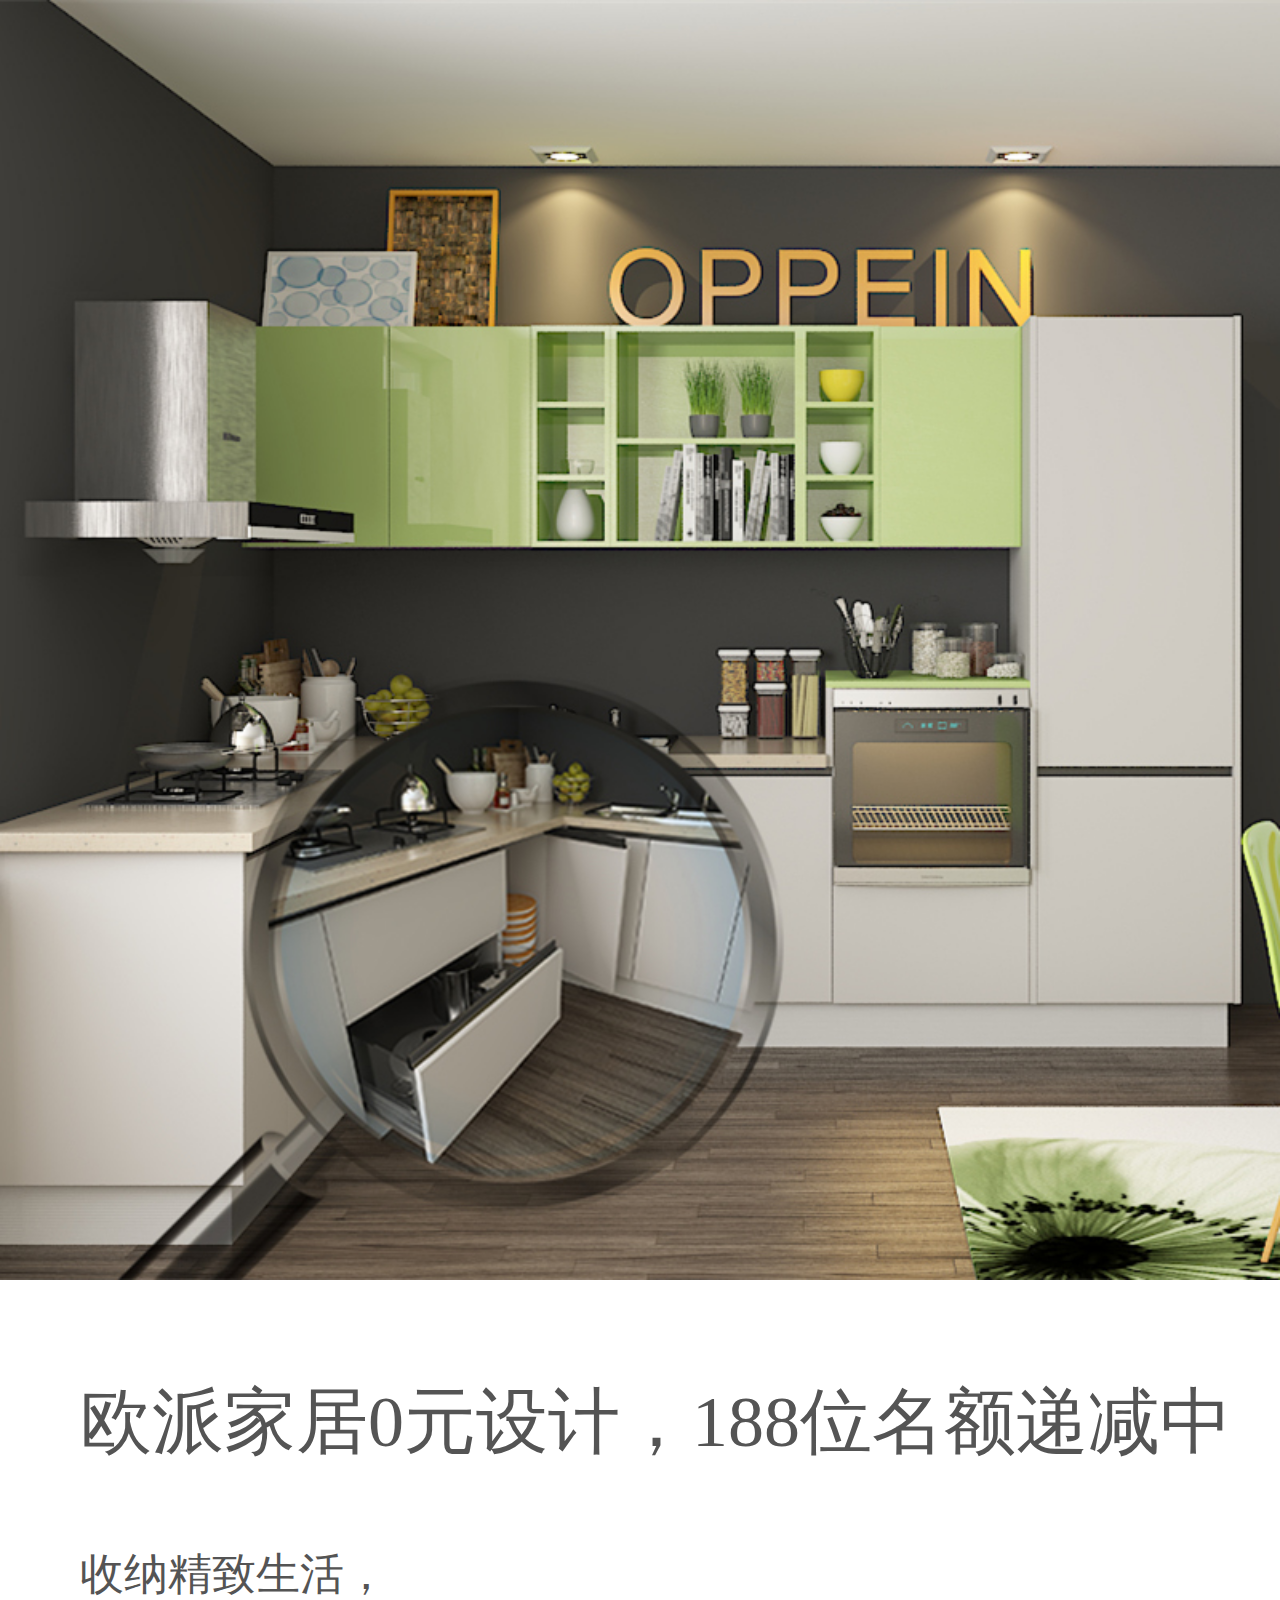
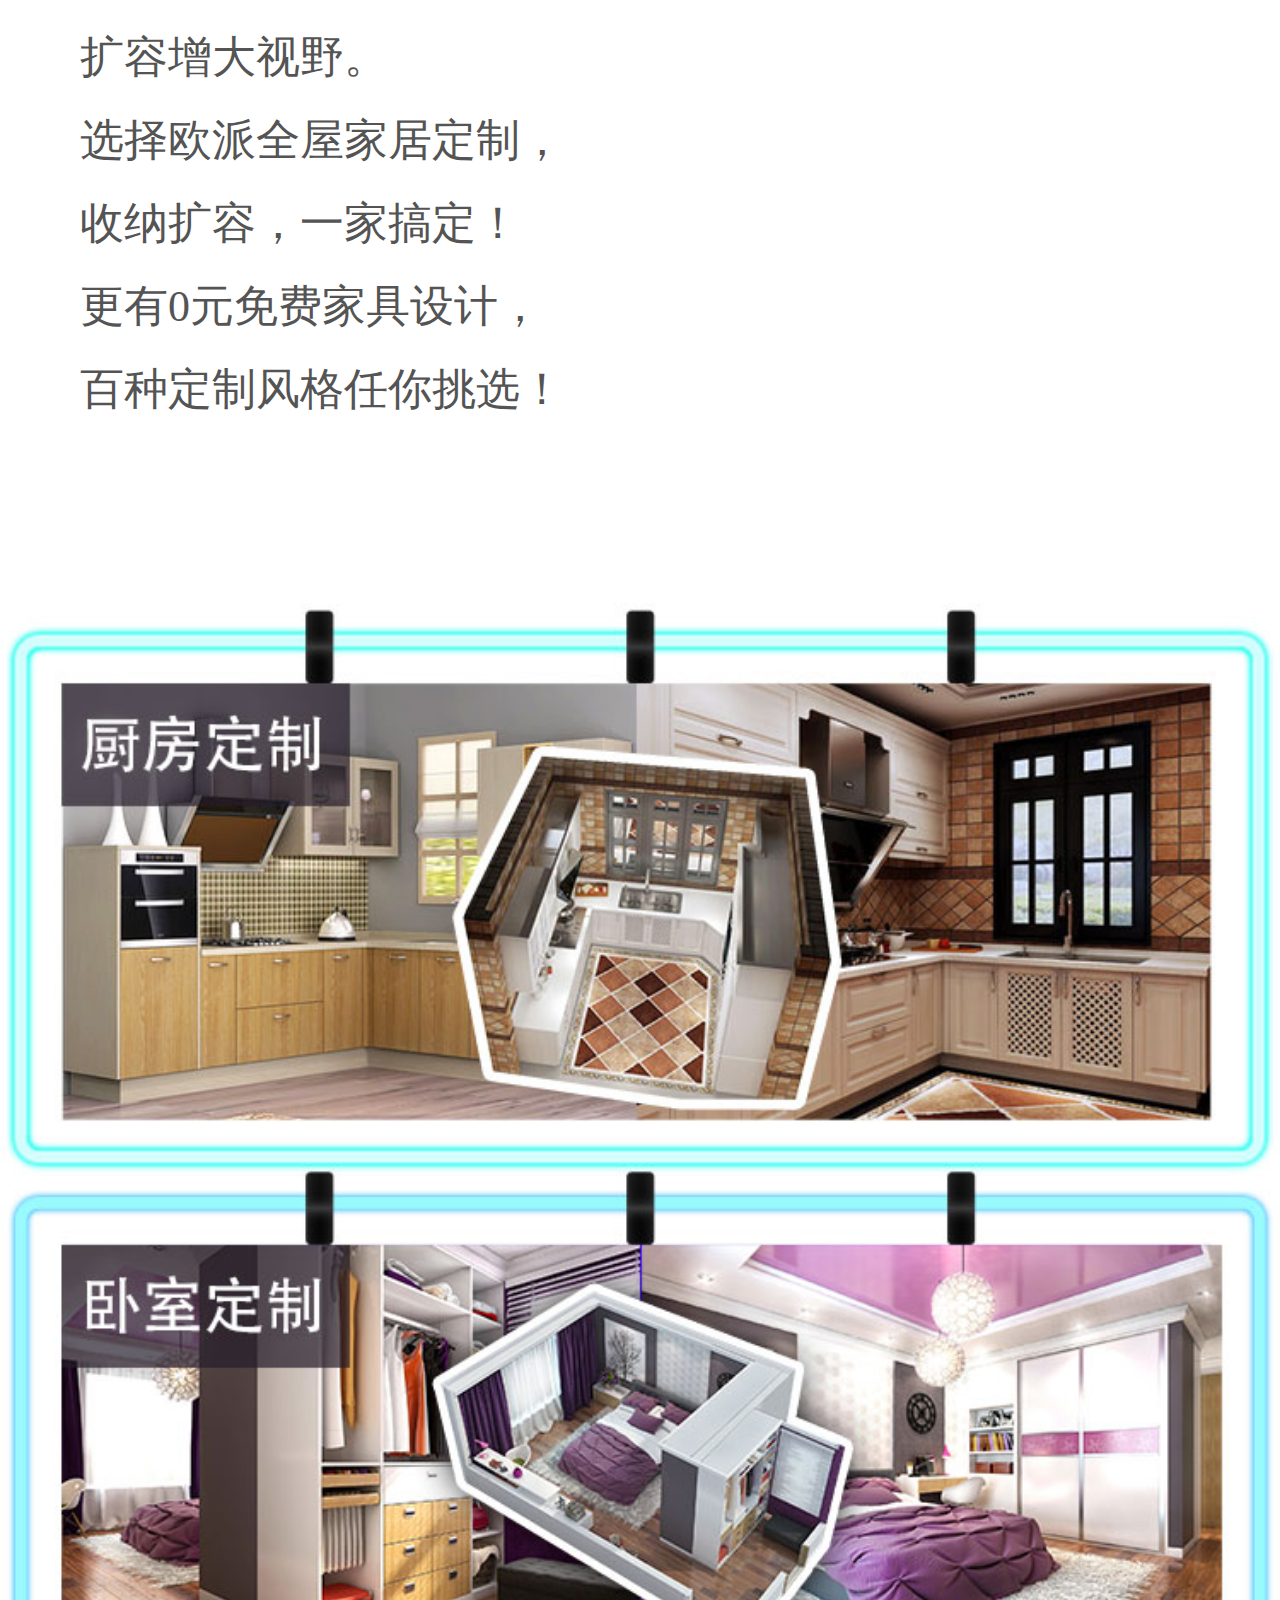
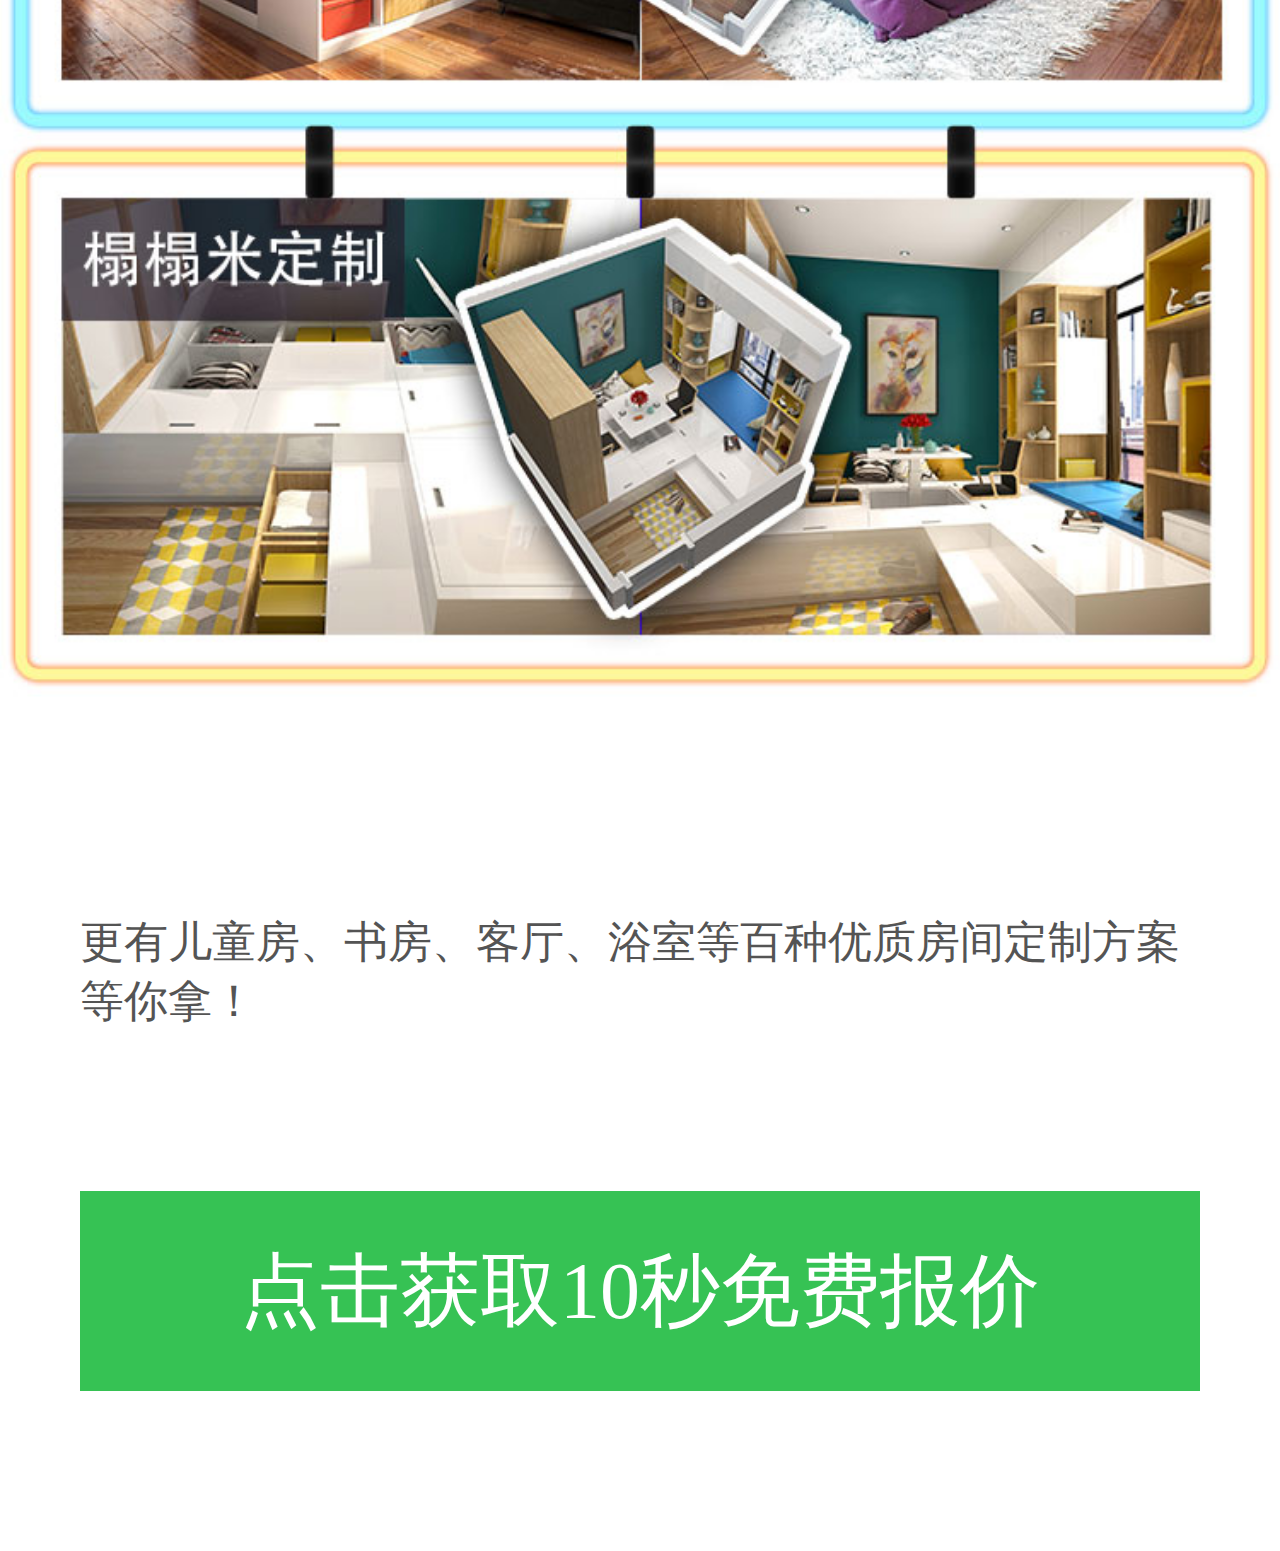
==== jiaju/index.html @ 76c3e555 "jiaju" ====
<!DOCTYPE html>
<html>
	<head>
		<meta charset="utf-8" />
		<title></title>
		<style type="text/css">
			*{
				margin: 0;
				padding: 0;
			}
			img{
				width: 100%;
			}
			.subject{
				font-size:0.9rem;
				color: #545454;
				margin:0.9375rem 0 0.9375rem 1rem;
			}
			p{
				font-size: 0.55rem;
				color: #545454;
				margin:0.3rem 1rem;
			}
			.contant{
				padding:2rem 0;
			}
			a{
				color: #fff;
				display:block;
				width: 14rem;
				height:2.5rem;
				margin:2rem 1rem;
				line-height:2.5rem;
				text-align: center;
				background:#36c254;
			}
		</style>
		<meta name="viewport" content="width=320,initial-scale=1,minimum-scale=1,maximum-scale=1,user-scalable=no" />
	</head>
	<body>
		<div>
			<img src="img/1.jpg"/>
		</div>
		<p class="subject">欧派家居0元设计，188位名额递减中</p>
		<p>收纳精致生活，</p>
		<p>扩容增大视野。</p>
		<p>选择欧派全屋家居定制，</p>
		<p>收纳扩容，一家搞定！</p>
		<p>更有0元免费家具设计，</p>
		<p>百种定制风格任你挑选！</p>
		<div class="contant">
			<img src="img/2.jpg"/>
		</div>
		<p>更有儿童房、书房、客厅、浴室等百种优质房间定制方案等你拿！</p>
		<div><a>点击获取10秒免费报价</a></div>
	</body>
	
	
	<script type="text/javascript">
			window.onload = window.onresize = function(){
				var w = window.innerWidth;
				var h = window.innerHeight;
				
				var num = window.devicePixelRatio;
				var meta = document.createElement('meta');
				var head = document.getElementsByTagName('head')[0];
				
				
				num = window.devicePixelRatio>1?1/window.devicePixelRatio:1;
				meta.name = "viewport";
				meta.content = "width=device-width,user-scalable=no,initial-scale="+num+",minimum-scale="+num+",maximum-scale="+num;
				
				
				var i = w/16;
				document.getElementsByTagName('html')[0].style.fontSize = i+'px';
				head.appendChild(meta);
			}
		</script>
</html>
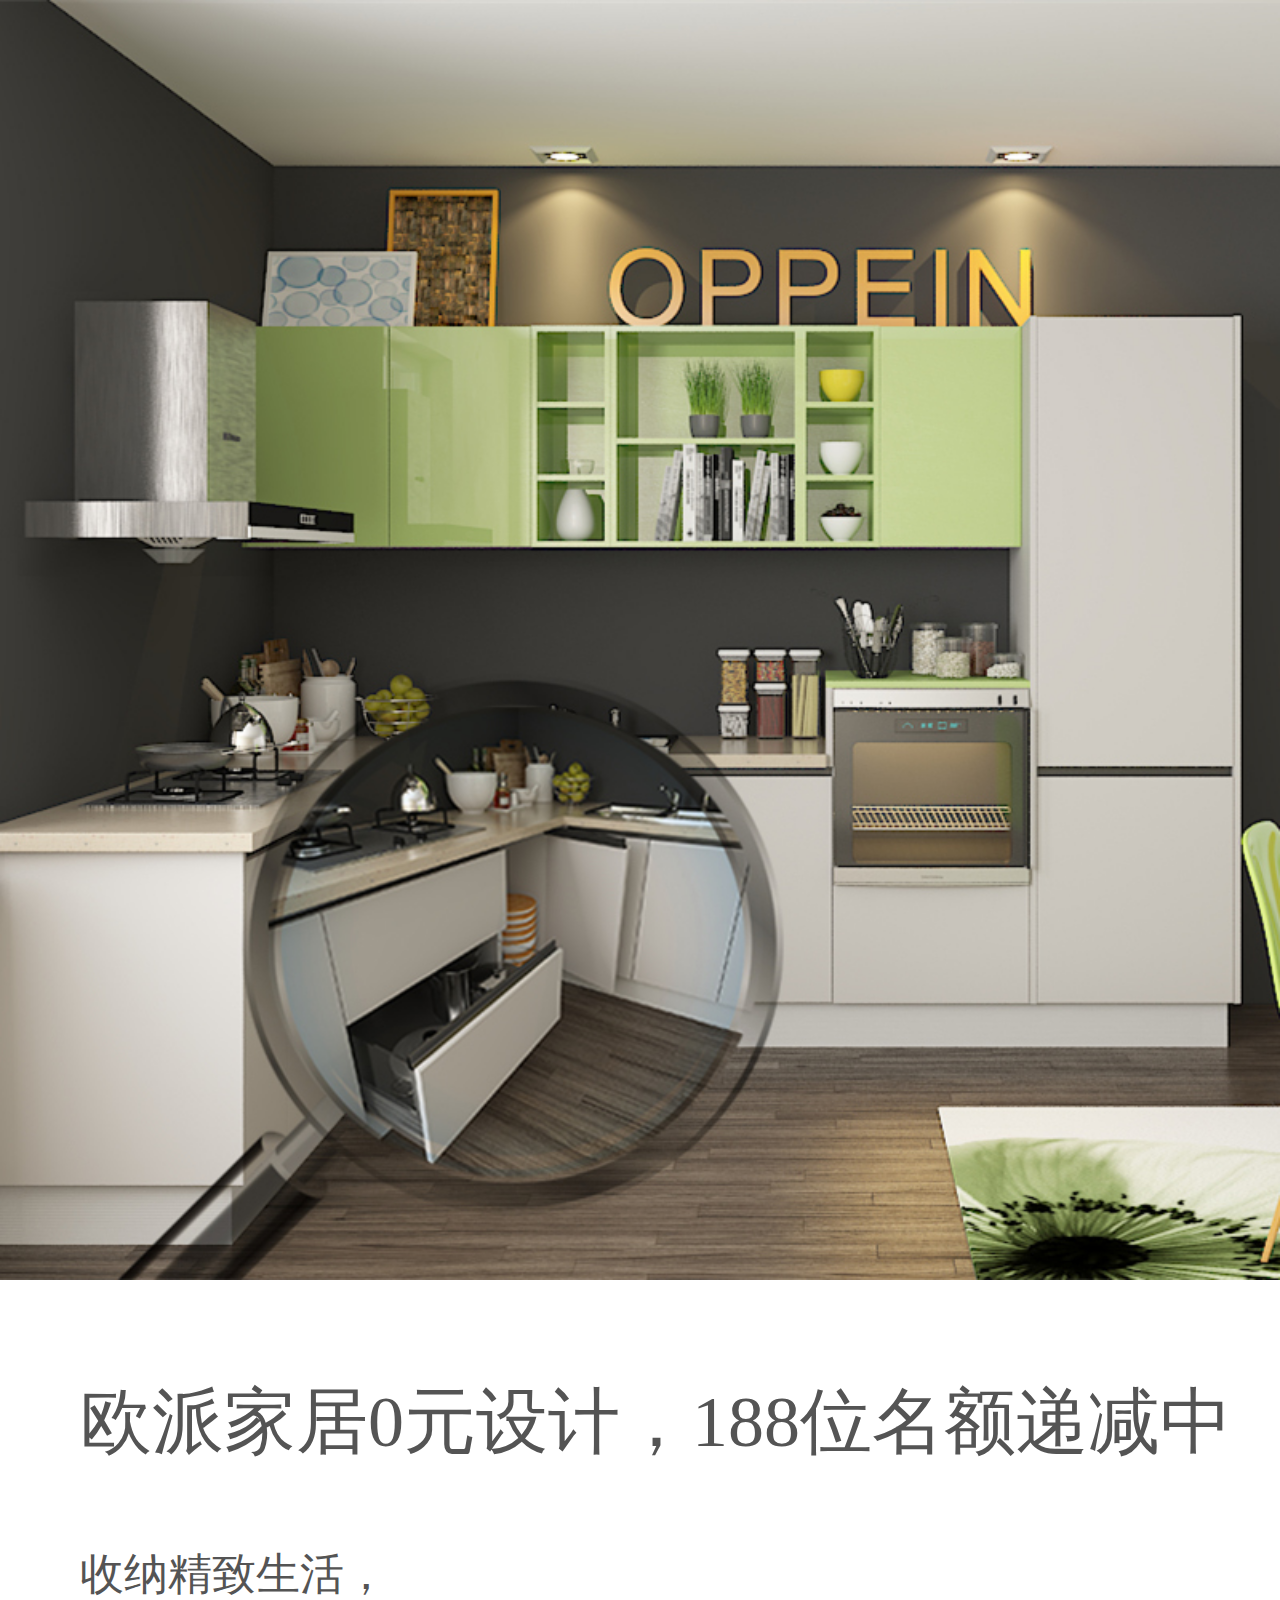
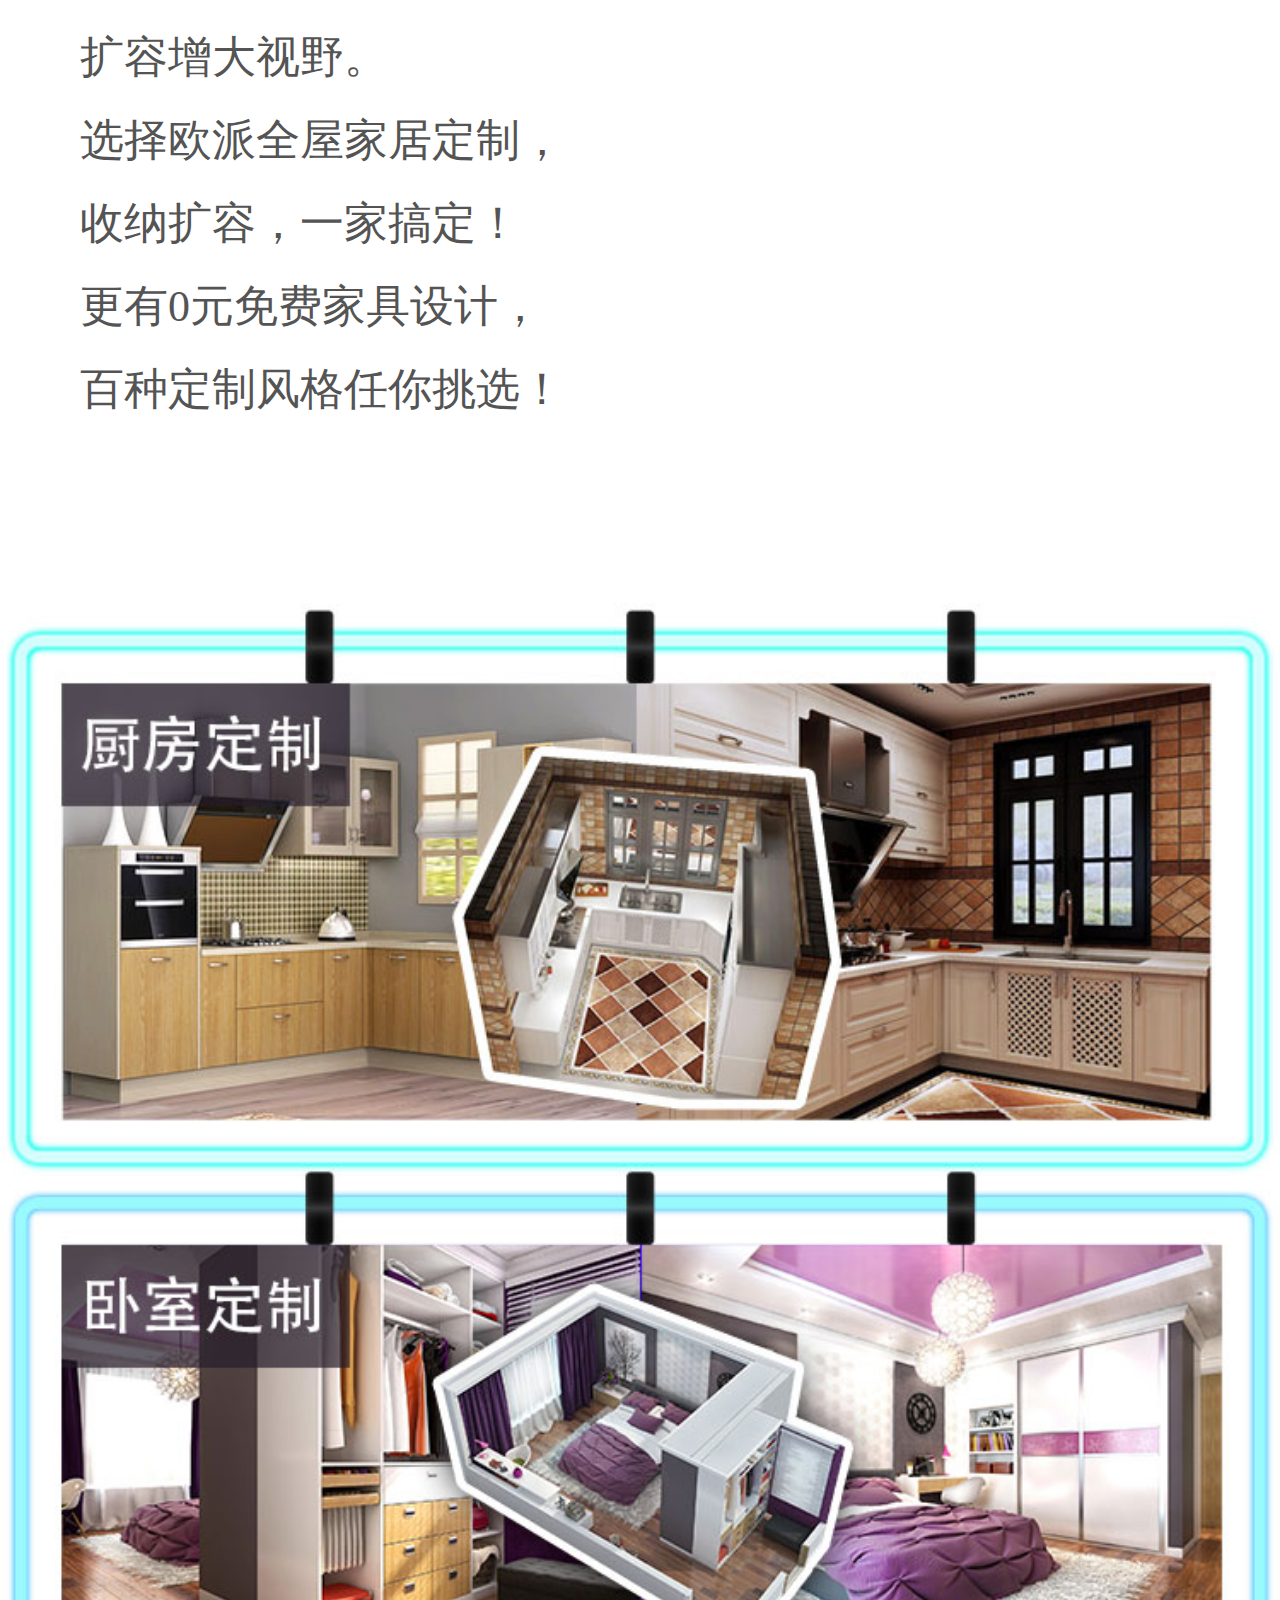
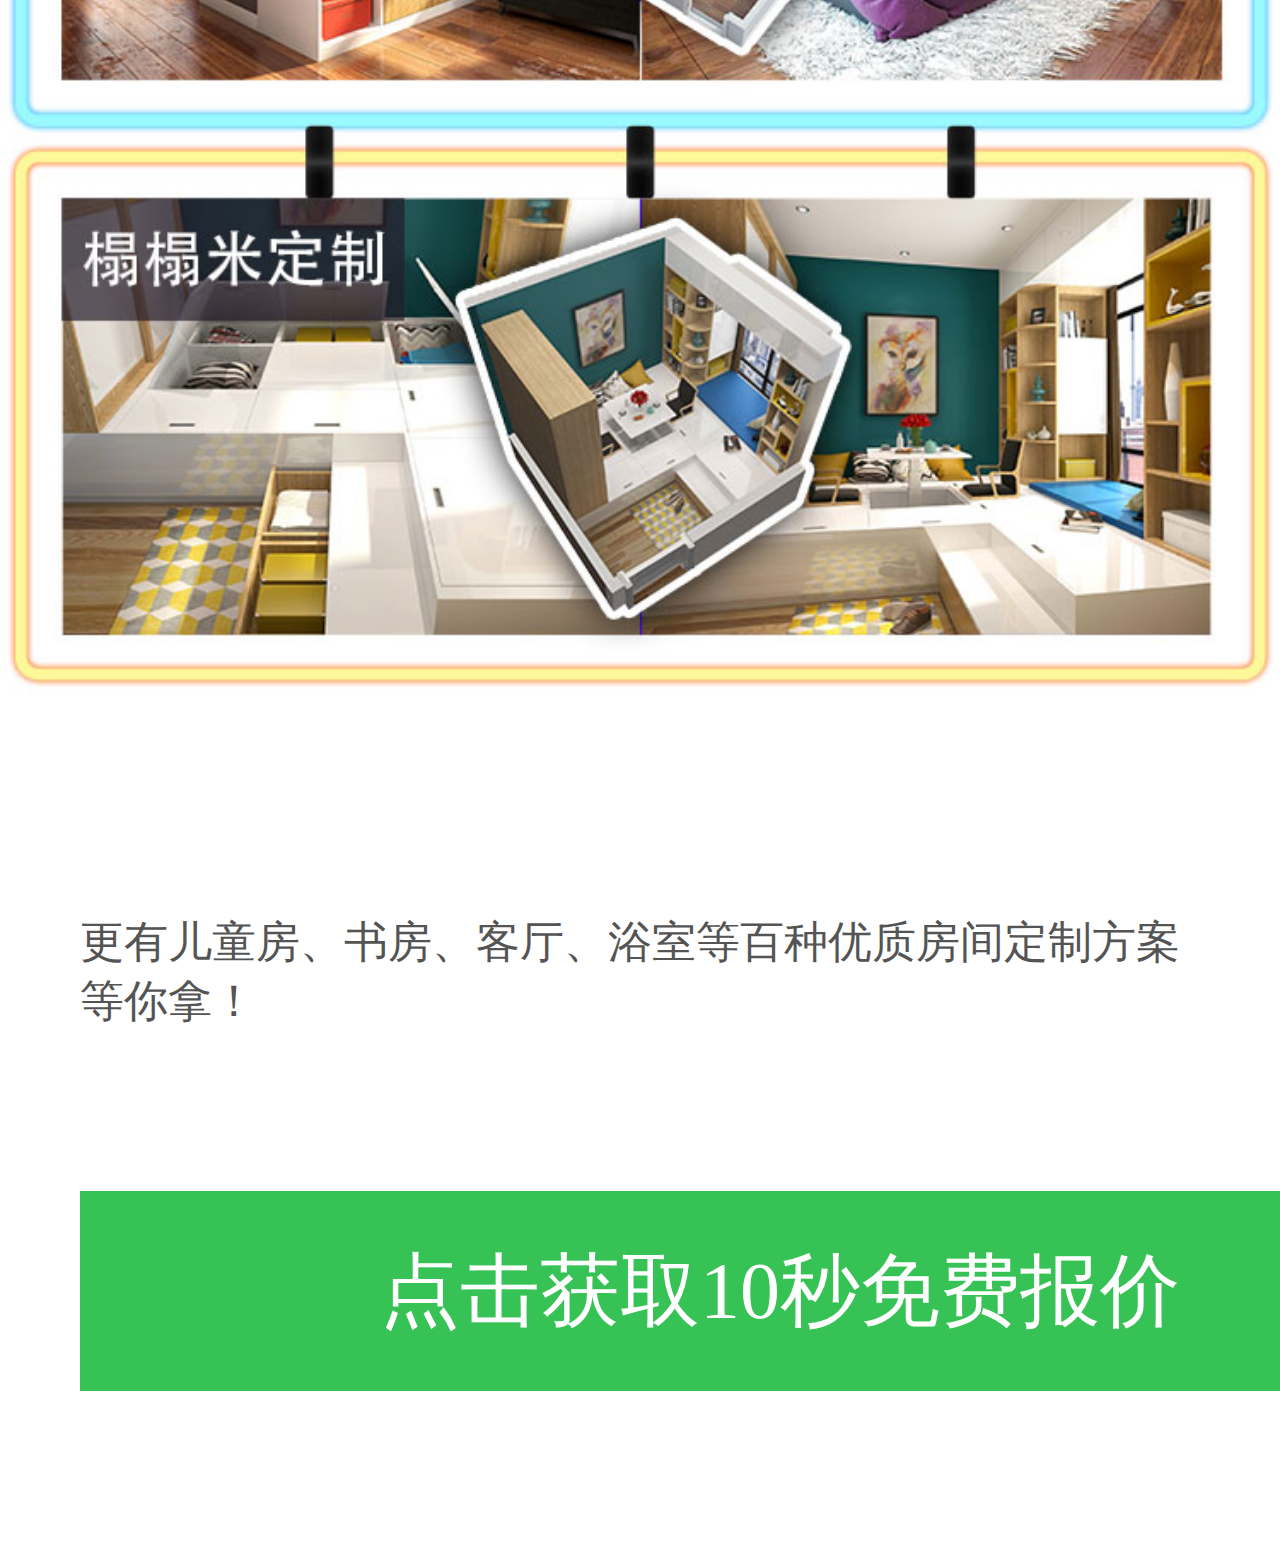
==== commit 64d48697: "Update index.html" ====
--- a/jiaju/index.html
+++ b/jiaju/index.html
@@ -27,7 +27,7 @@
 			a{
 				color: #fff;
 				display:block;
-				width: 14rem;
+				width: 17.5rem;
 				height:2.5rem;
 				margin:2rem 1rem;
 				line-height:2.5rem;
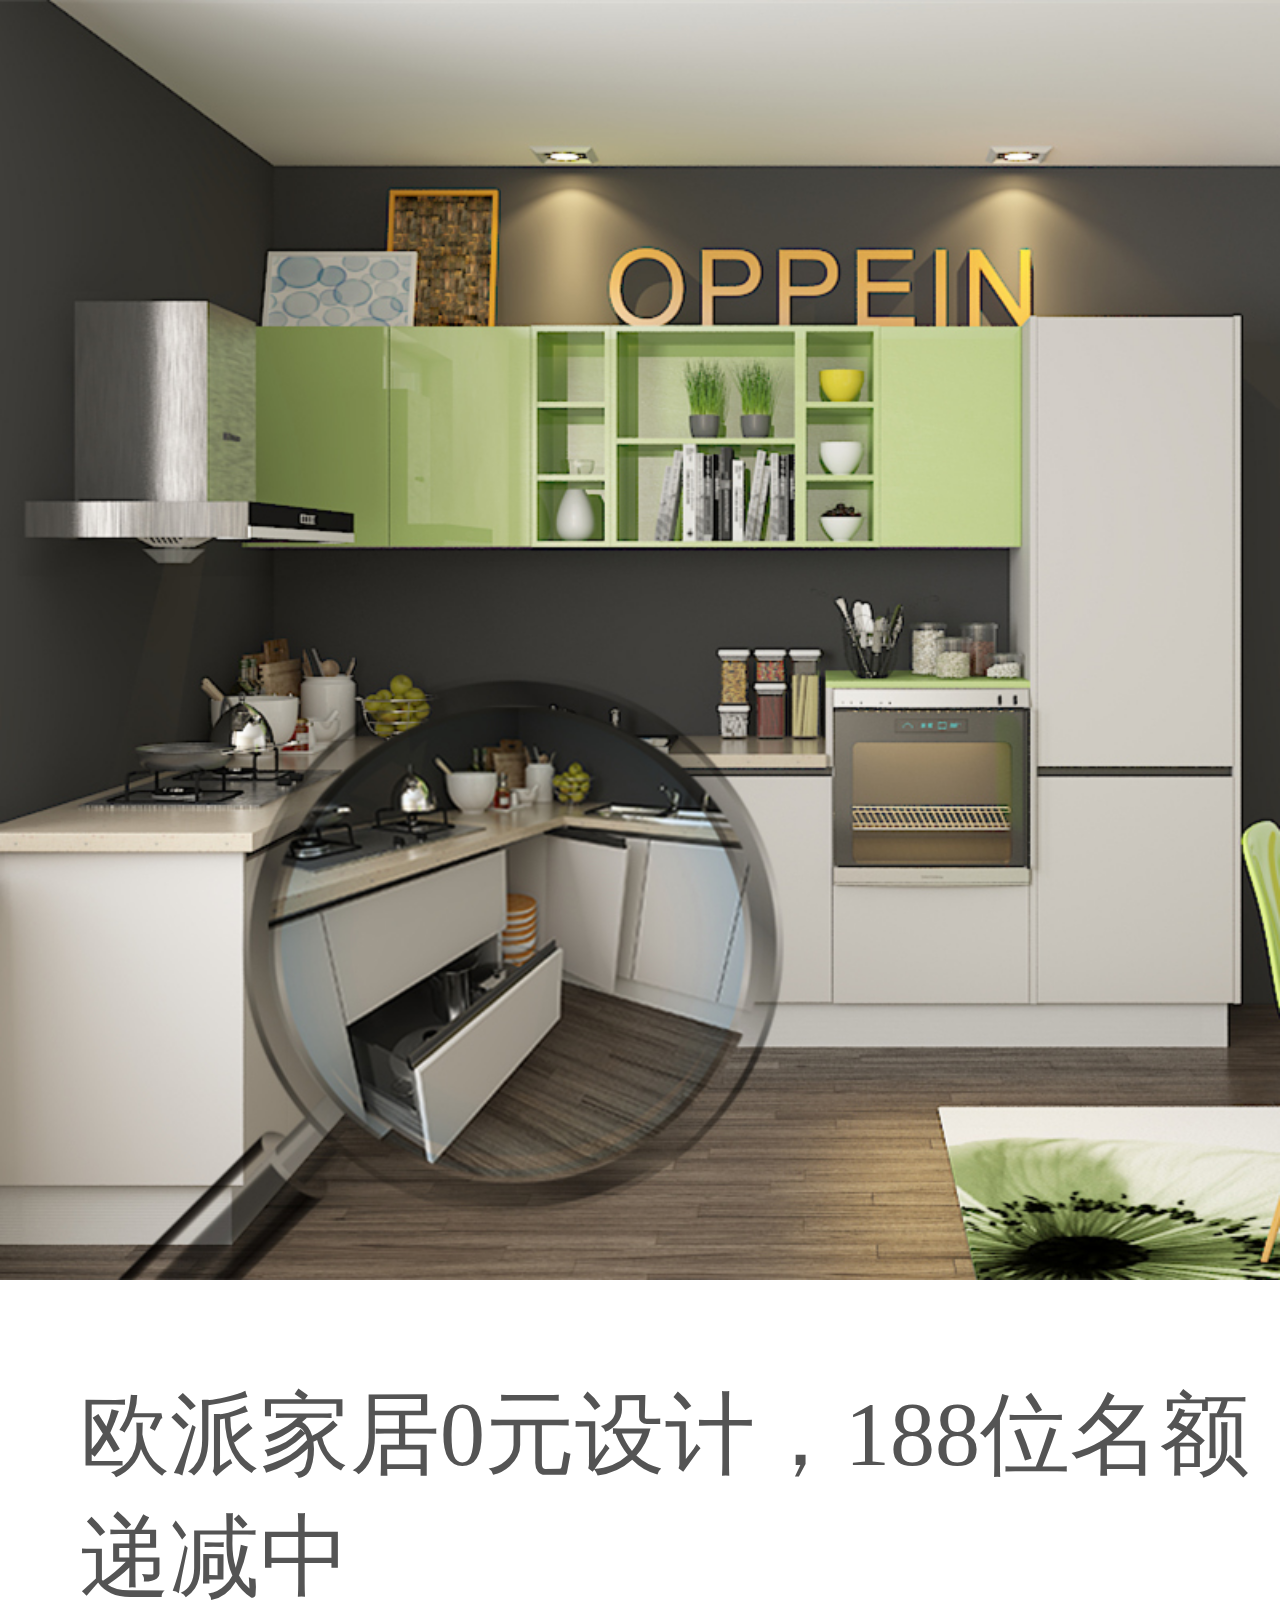
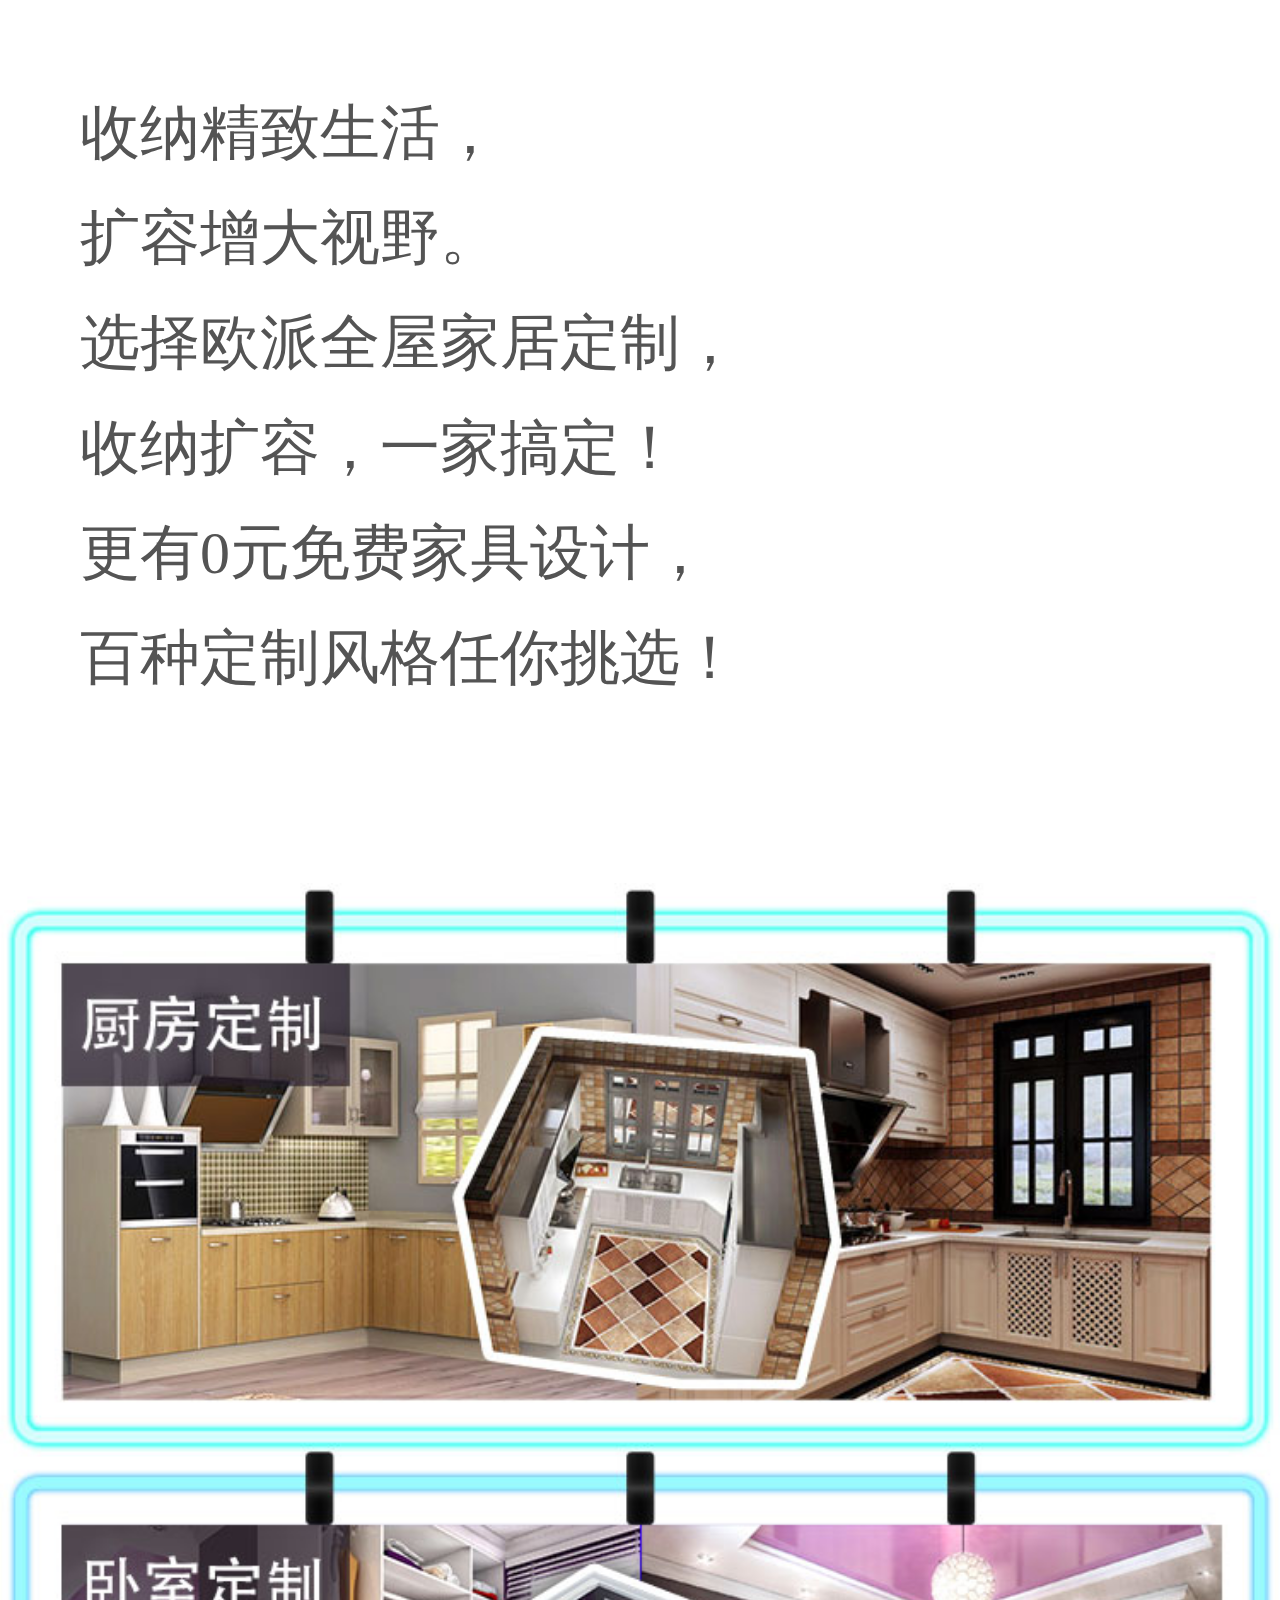
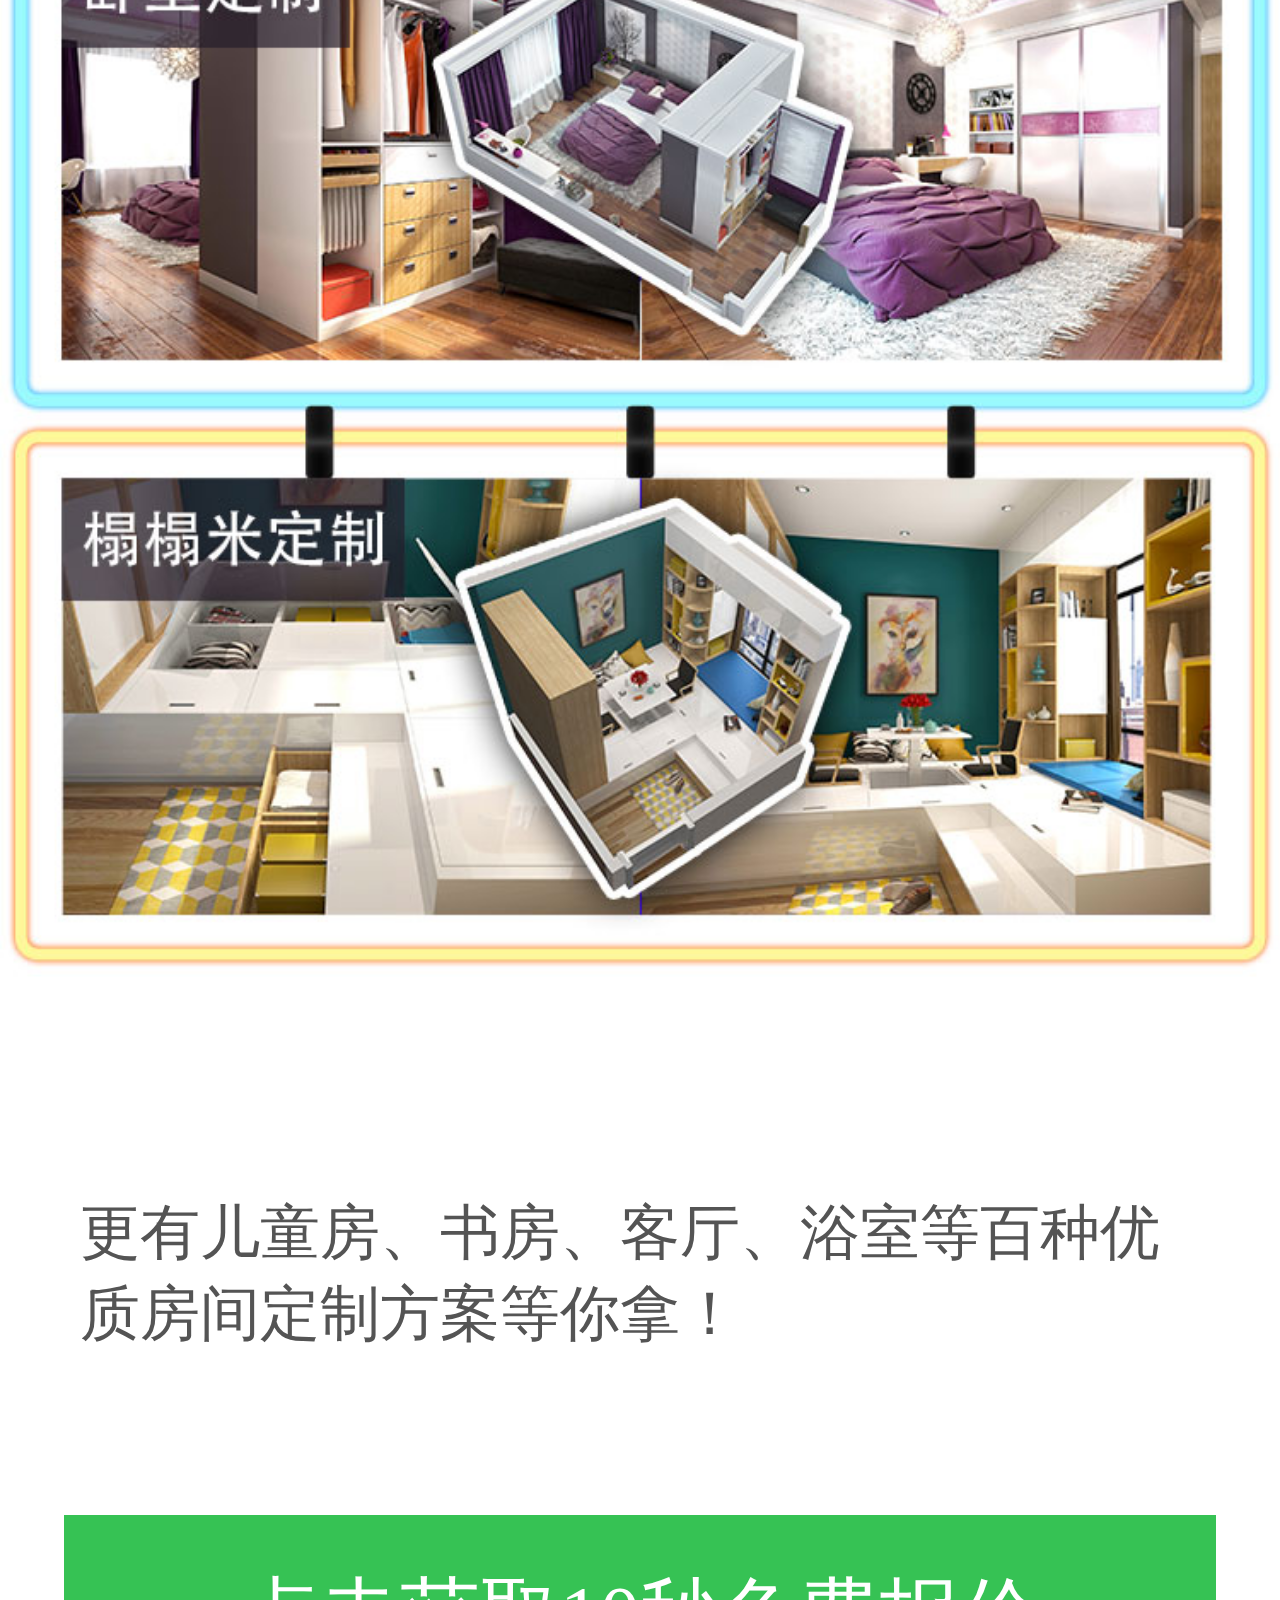
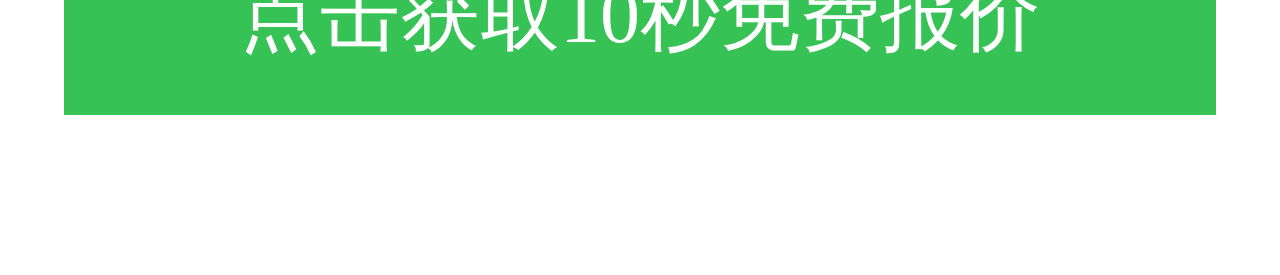
==== commit 98f23803: "Update index.html" ====
--- a/jiaju/index.html
+++ b/jiaju/index.html
@@ -12,12 +12,12 @@
 				width: 100%;
 			}
 			.subject{
-				font-size:0.9rem;
+				font-size:1.125rem;
 				color: #545454;
 				margin:0.9375rem 0 0.9375rem 1rem;
 			}
 			p{
-				font-size: 0.55rem;
+				font-size: 0.75rem;
 				color: #545454;
 				margin:0.3rem 1rem;
 			}
@@ -27,15 +27,15 @@
 			a{
 				color: #fff;
 				display:block;
-				width: 17.5rem;
+				width:90%;
 				height:2.5rem;
-				margin:2rem 1rem;
+				margin:2rem 5%;
 				line-height:2.5rem;
 				text-align: center;
 				background:#36c254;
 			}
 		</style>
-		<meta name="viewport" content="width=320,initial-scale=1,minimum-scale=1,maximum-scale=1,user-scalable=no" />
+		<meta name="viewport" content="width=device-width,initial-scale=1,minimum-scale=1,maximum-scale=1,user-scalable=no" />
 	</head>
 	<body>
 		<div>
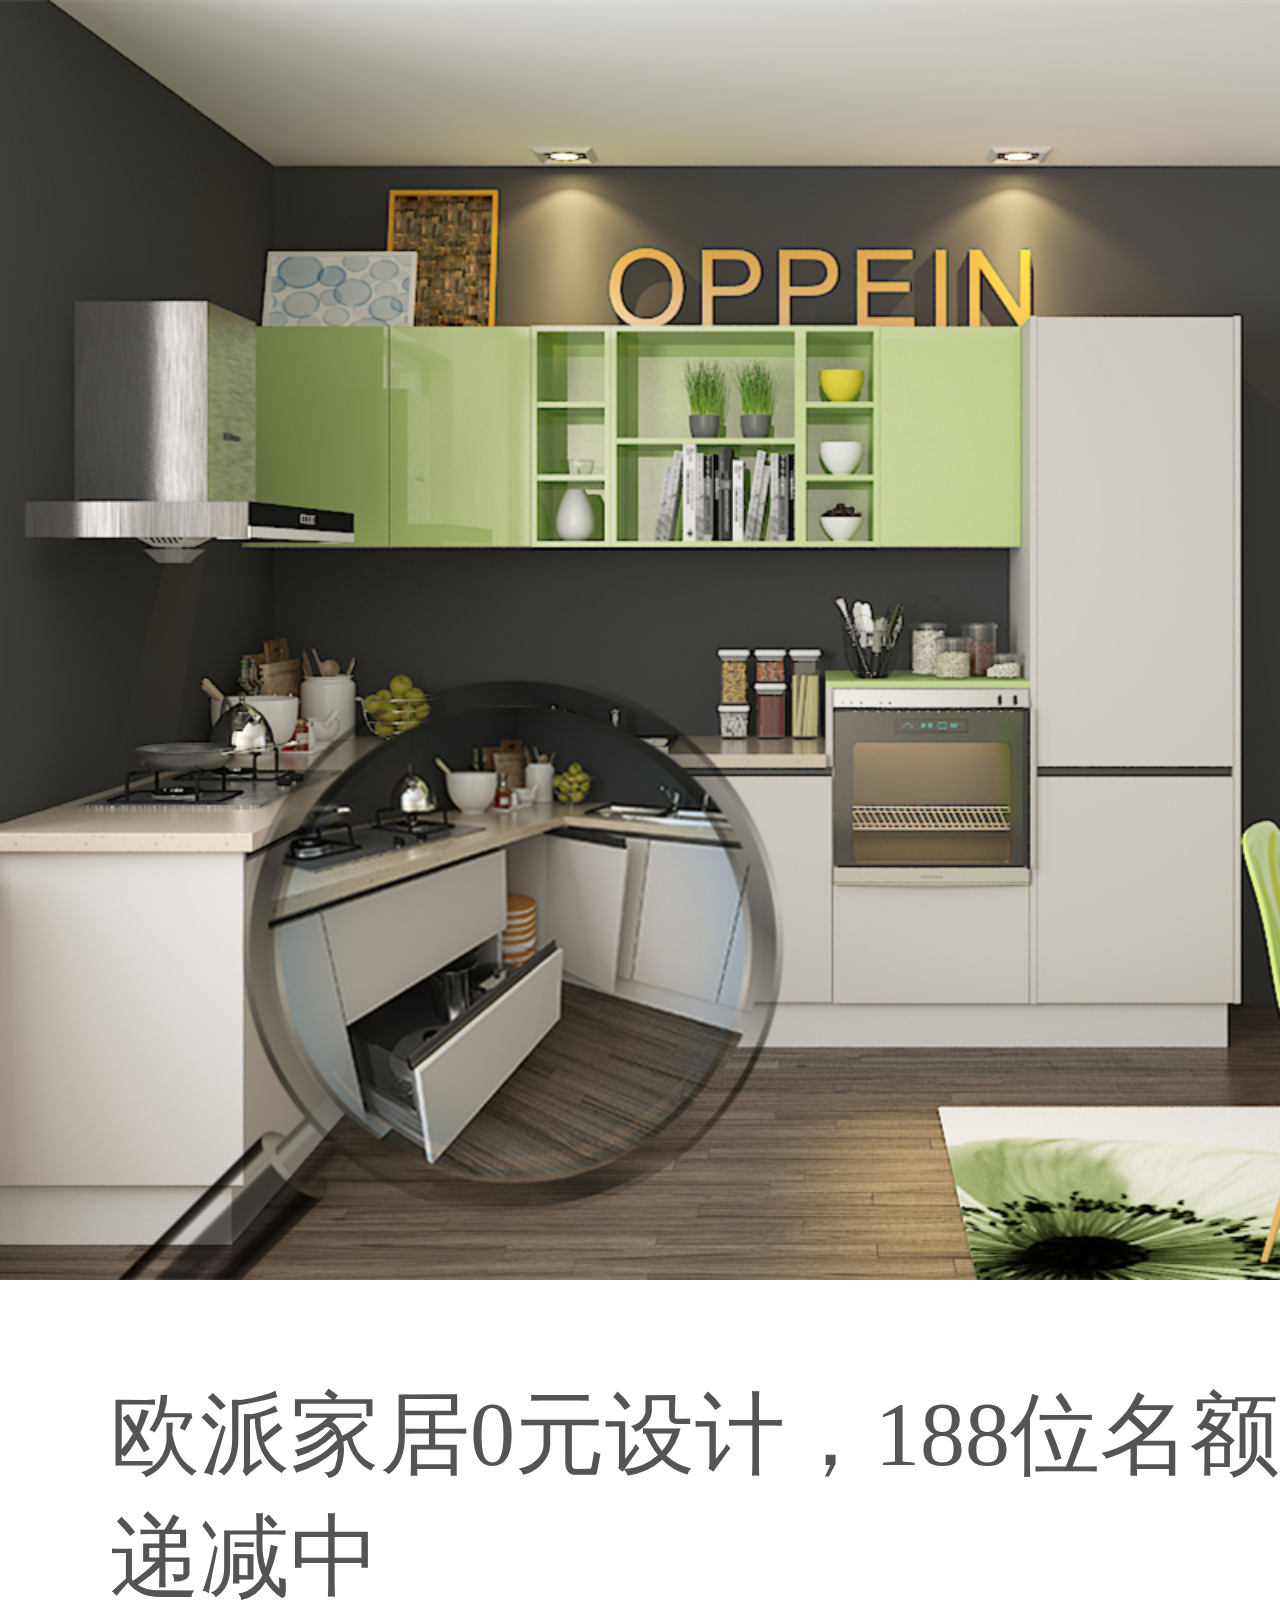
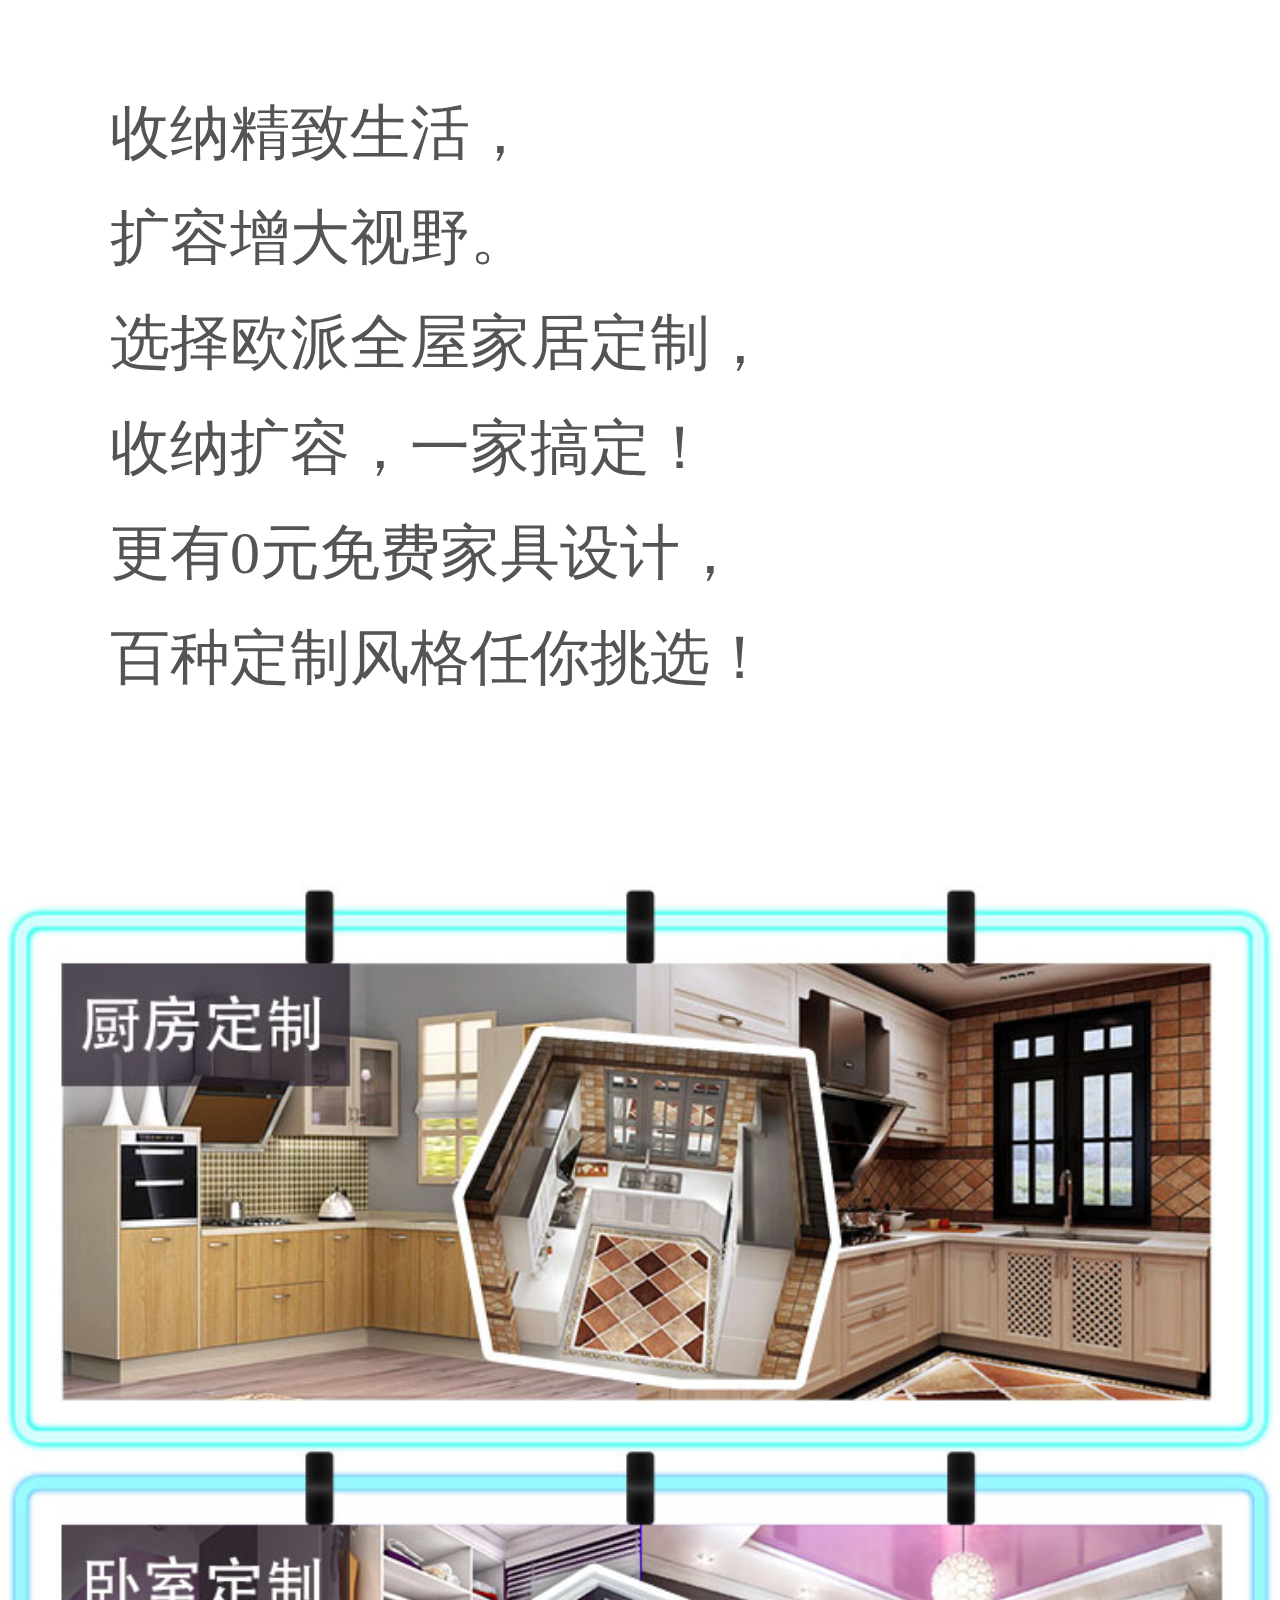
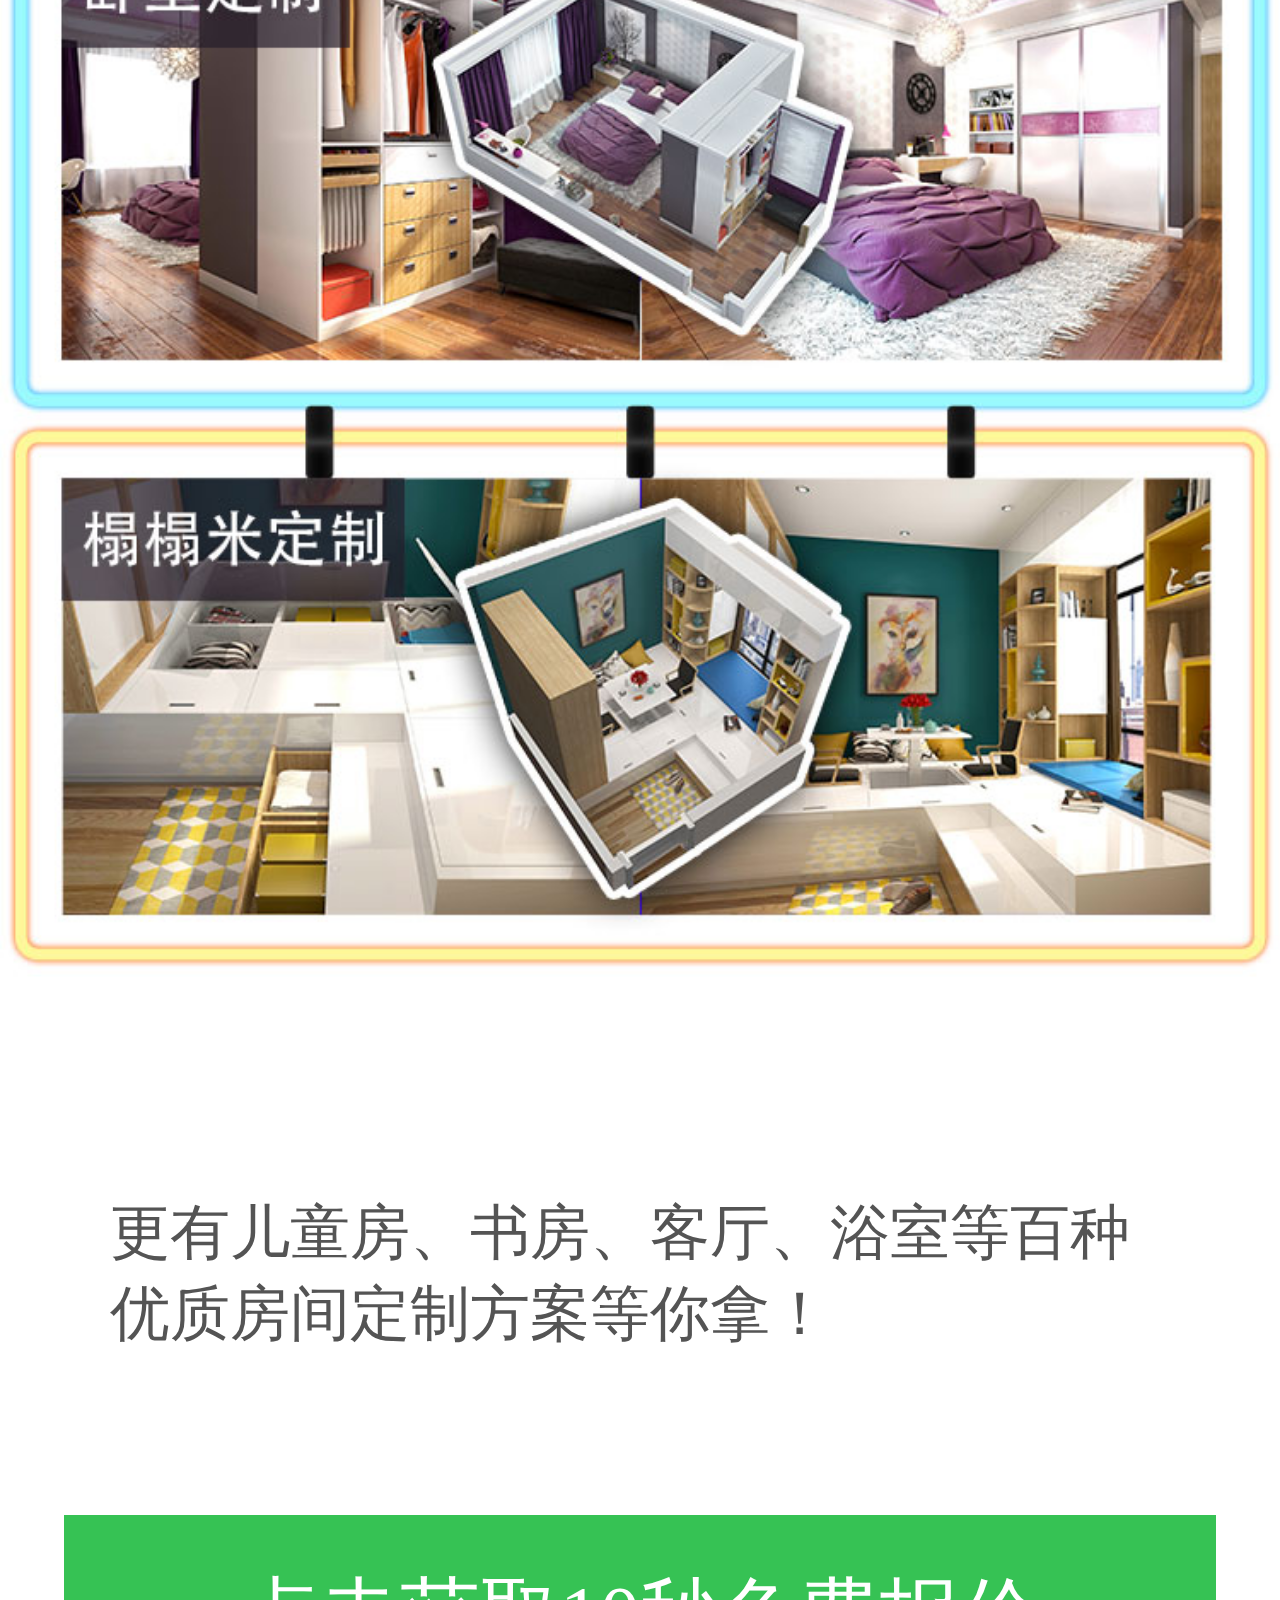
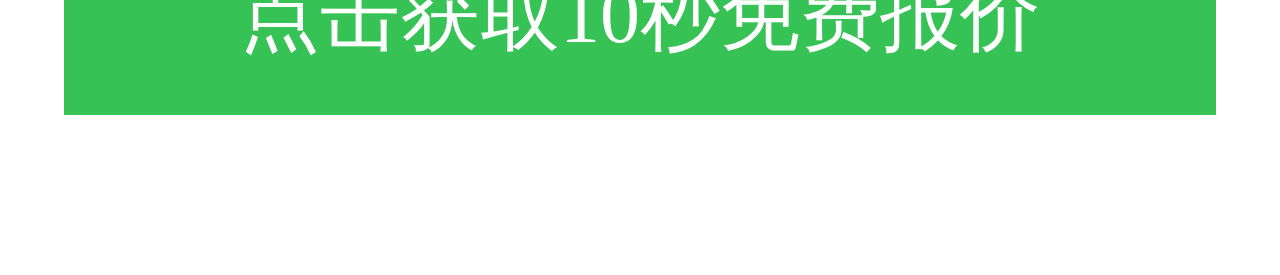
==== commit 321eb53f: "Update index.html" ====
--- a/jiaju/index.html
+++ b/jiaju/index.html
@@ -14,12 +14,12 @@
 			.subject{
 				font-size:1.125rem;
 				color: #545454;
-				margin:0.9375rem 0 0.9375rem 1rem;
+				margin:0.9375rem 0 0.9375rem 1.375rem;
 			}
 			p{
 				font-size: 0.75rem;
 				color: #545454;
-				margin:0.3rem 1rem;
+				margin:0.3rem 1.375rem;
 			}
 			.contant{
 				padding:2rem 0;
